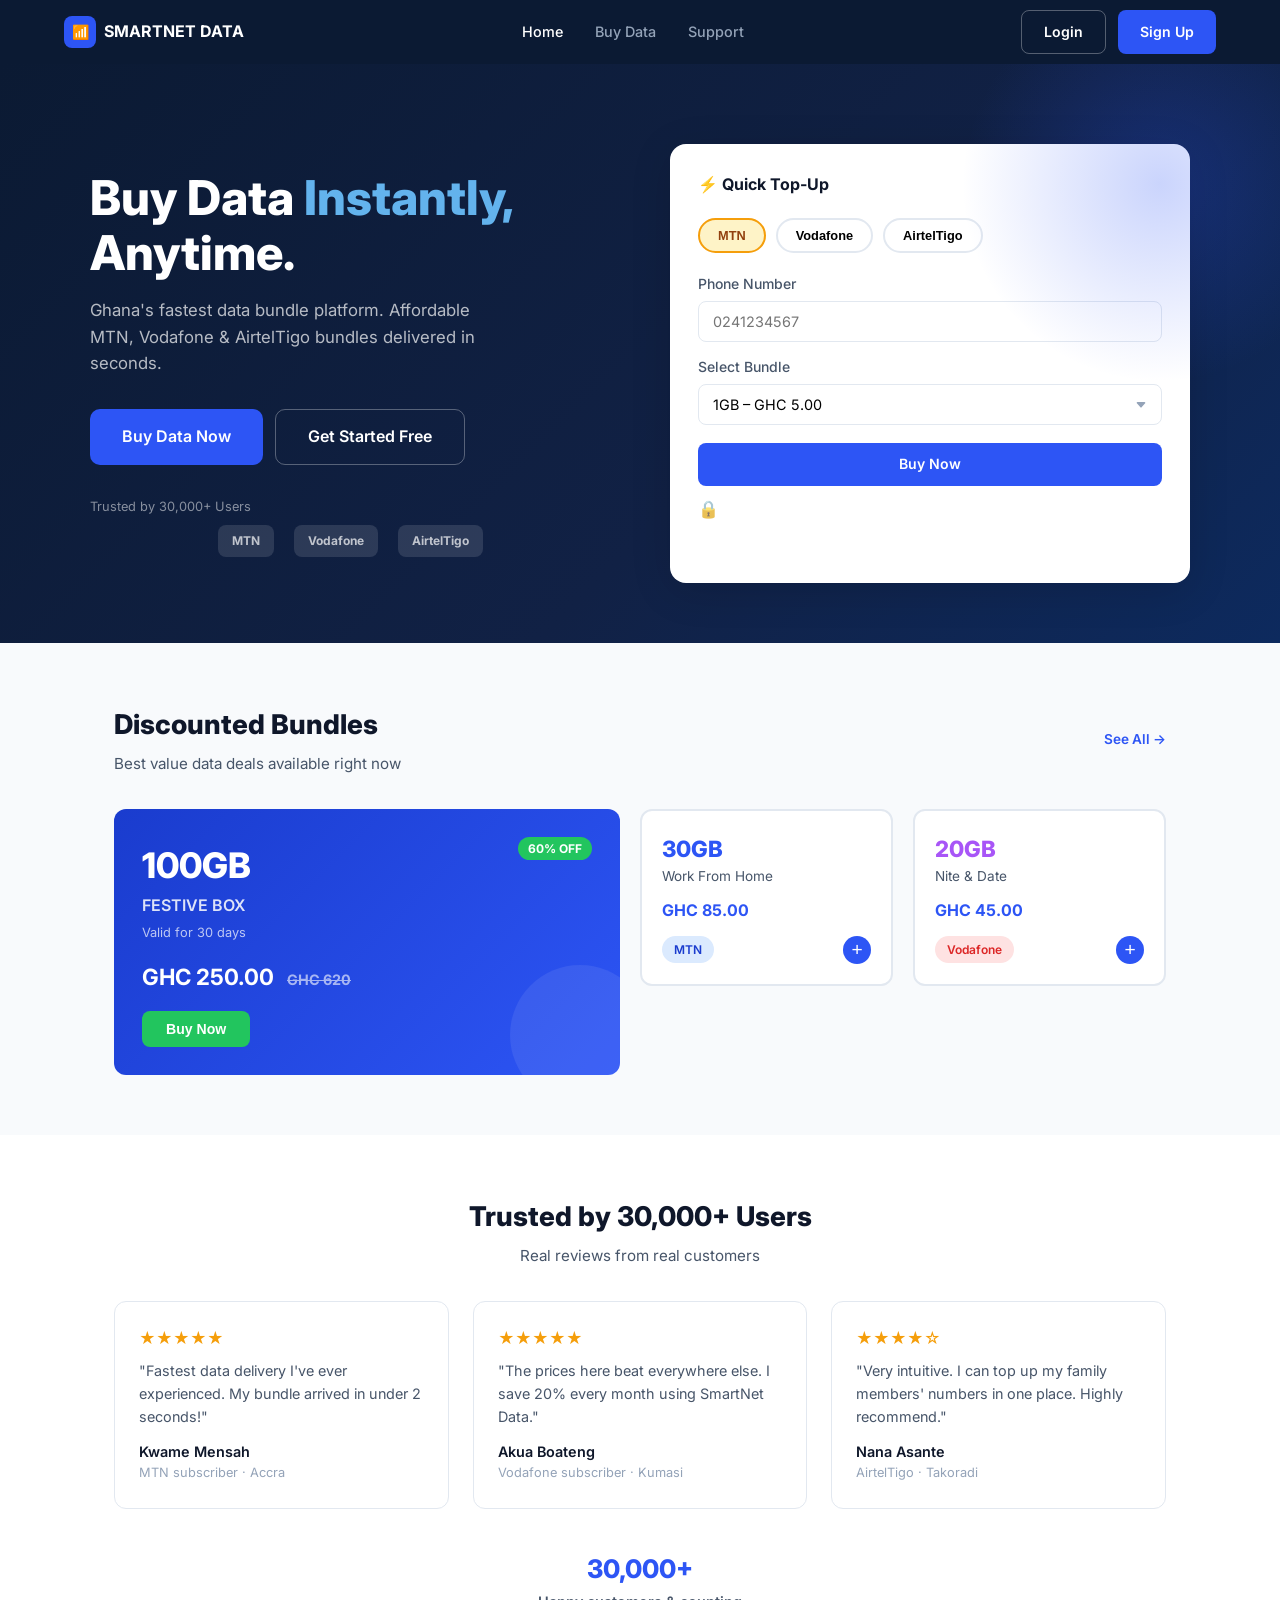
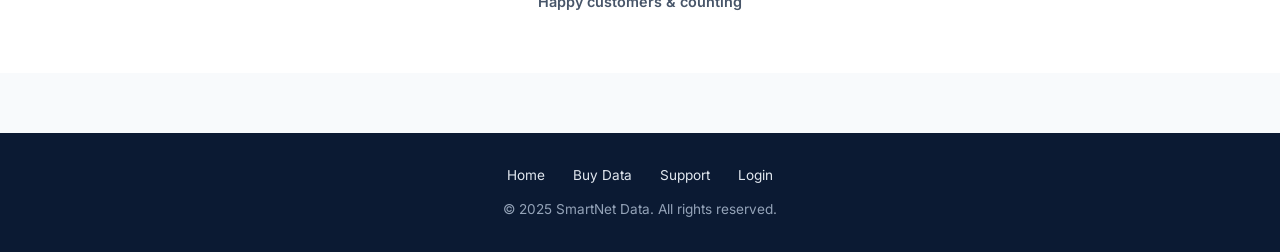
==== index.html @ 136aac4d "Initial commit: SmartNet Data Platform" ====
<!DOCTYPE html>
<html lang="en">
<head>
  <meta charset="UTF-8">
  <meta name="viewport" content="width=device-width, initial-scale=1.0">
  <title>SmartNet Data – Buy Data Instantly, Anytime</title>
  <meta name="description" content="Buy mobile data bundles for MTN, Vodafone and AirtelTigo instantly at the best prices in Ghana.">
  <link rel="stylesheet" href="styles.css">
  <style>
    /* HERO */
    .hero {
      background: linear-gradient(135deg, var(--navy) 0%, #112145 60%, #0d2a5e 100%);
      padding: 80px 5% 60px;
      color: var(--white);
      position: relative;
      overflow: hidden;
    }
    .hero::before {
      content: '';
      position: absolute;
      top: -80px; right: -80px;
      width: 400px; height: 400px;
      background: radial-gradient(circle, rgba(45,85,245,0.25) 0%, transparent 70%);
      border-radius: 50%;
    }
    .hero-inner {
      max-width: 1100px;
      margin: 0 auto;
      display: grid;
      grid-template-columns: 1fr 1fr;
      gap: 60px;
      align-items: center;
    }
    .hero h1 {
      font-size: 3rem;
      font-weight: 800;
      line-height: 1.15;
      margin-bottom: 16px;
    }
    .hero h1 span { color: #63b3ed; }
    .hero p { color: rgba(255,255,255,0.7); font-size: 1.05rem; margin-bottom: 32px; max-width: 420px; }
    .hero-actions { display: flex; gap: 12px; flex-wrap: wrap; }

    /* QUICK BUY CARD */
    .quick-buy {
      background: var(--white);
      border-radius: 16px;
      padding: 28px;
      box-shadow: var(--shadow-lg);
      color: var(--text);
    }
    .quick-buy h3 { font-size: 1rem; font-weight: 700; margin-bottom: 20px; }
    .network-row { display: flex; gap: 10px; flex-wrap: wrap; margin-bottom: 20px; }
    .net-btn {
      padding: 8px 18px;
      border-radius: 99px;
      border: 2px solid var(--gray-200);
      font-weight: 600;
      font-size: 0.8rem;
      cursor: pointer;
      background: var(--white);
      transition: all 0.18s;
    }
    .net-btn.mtn.active, .net-btn.mtn:hover { border-color: #f59e0b; background: #fef3c7; color: #92400e; }
    .net-btn.vodafone.active, .net-btn.vodafone:hover { border-color: #ef4444; background: #fee2e2; color: #991b1b; }
    .net-btn.airteltigo.active, .net-btn.airteltigo:hover { border-color: var(--blue-light); background: #eff3ff; color: var(--blue); }
    .quick-buy .form-group { margin-bottom: 14px; }
    .price-hint { font-size: 0.8rem; color: var(--gray-400); margin-top: 4px; }

    /* TRUSTED */
    .trusted { text-align: center; margin-top: 16px; font-size: 0.8rem; color: rgba(255,255,255,0.5); }
    .trusted-logos { display: flex; gap: 20px; justify-content: center; margin-top: 8px; }
    .tlogo { background: rgba(255,255,255,0.12); border-radius: 8px; padding: 6px 14px; font-weight: 700; font-size: 0.75rem; color: rgba(255,255,255,0.7); }

    /* SECTION HEADER */
    .section-head { margin-bottom: 32px; }
    .section-head h2 { font-size: 1.7rem; font-weight: 800; margin-bottom: 6px; }
    .section-head p { color: var(--gray-600); font-size: 0.95rem; }
    .section-head a { font-size: 0.85rem; color: var(--blue-light); font-weight: 600; text-decoration: none; float: right; }

    /* BUNDLE CARDS */
    .bundle-hero {
      background: linear-gradient(135deg, #1a3cce, #2d55f5);
      color: white;
      border-radius: var(--radius);
      padding: 28px;
      position: relative;
      overflow: hidden;
    }
    .bundle-hero::after {
      content: '';
      position: absolute;
      bottom: -30px; right: -30px;
      width: 140px; height: 140px;
      background: rgba(255,255,255,0.08);
      border-radius: 50%;
    }
    .bundle-hero .size { font-size: 2.2rem; font-weight: 800; }
    .bundle-hero .name { font-size: 1rem; font-weight: 600; opacity: 0.85; }
    .bundle-hero .price { margin-top: 16px; font-size: 1.4rem; font-weight: 700; }
    .bundle-hero .old-price { text-decoration: line-through; opacity: 0.6; font-size: 0.9rem; }
    .bundle-hero .discount { background: var(--green); color: white; border-radius: 99px; padding: 2px 10px; font-size: 0.75rem; font-weight: 700; }

    .bundle-card { border-radius: var(--radius); padding: 20px; border: 2px solid var(--gray-200); background: var(--white); transition: all 0.2s; }
    .bundle-card:hover { border-color: var(--blue-light); box-shadow: var(--shadow); transform: translateY(-2px); }
    .bundle-card .size { font-size: 1.4rem; font-weight: 800; color: var(--text); }
    .bundle-card .name { font-size: 0.85rem; color: var(--gray-600); }
    .bundle-card .price { font-weight: 700; color: var(--blue-light); margin-top: 10px; font-size: 1rem; }
    .add-btn { width: 28px; height: 28px; background: var(--blue-light); color: white; border: none; border-radius: 50%; font-size: 1.2rem; cursor: pointer; display: flex; align-items: center; justify-content: center; transition: background 0.2s; }
    .add-btn:hover { background: var(--blue); }

    /* TESTIMONIALS */
    .testimonials-bg { background: var(--white); }
    .stars { color: #f59e0b; font-size: 1rem; margin-bottom: 8px; }
    .testimonial-card { padding: 24px; border-radius: var(--radius); border: 1.5px solid var(--gray-200); }
    .author { font-weight: 600; font-size: 0.9rem; margin-top: 12px; }
    .author-sub { font-size: 0.8rem; color: var(--gray-400); }
    .trust-banner { text-align: center; margin-top: 40px; color: var(--gray-600); font-size: 0.9rem; font-weight: 600; }
    .trust-banner span { font-size: 1.6rem; font-weight: 800; color: var(--blue-light); display: block; }
  </style>
</head>
<body>

<!-- NAV -->
<nav>
  <a href="index.html" class="logo">
    <span class="logo-icon">📶</span>
    <span>SMARTNET DATA</span>
  </a>
  <ul>
    <li><a href="index.html" class="active">Home</a></li>
    <li><a href="buy-data.html">Buy Data</a></li>
    <li><a href="#">Support</a></li>
  </ul>
  <div class="nav-right">
    <a href="login.html" class="btn btn-outline">Login</a>
    <a href="login.html#signup" class="btn btn-primary">Sign Up</a>
  </div>
</nav>

<!-- HERO -->
<section class="hero">
  <div class="hero-inner">
    <div>
      <h1>Buy Data <span>Instantly,</span> Anytime.</h1>
      <p>Ghana's fastest data bundle platform. Affordable MTN, Vodafone & AirtelTigo bundles delivered in seconds.</p>
      <div class="hero-actions">
        <a href="buy-data.html" class="btn btn-primary btn-lg">Buy Data Now</a>
        <a href="login.html#signup" class="btn btn-outline btn-lg">Get Started Free</a>
      </div>
      <div class="trusted" style="text-align:left; margin-top:32px;">
        <div style="margin-bottom:8px;">Trusted by 30,000+ Users</div>
        <div class="trusted-logos">
          <div class="tlogo">MTN</div>
          <div class="tlogo">Vodafone</div>
          <div class="tlogo">AirtelTigo</div>
        </div>
      </div>
    </div>

    <!-- QUICK BUY WIDGET -->
    <div class="quick-buy">
      <h3>⚡ Quick Top-Up</h3>
      <div class="network-row">
        <button class="net-btn mtn active" onclick="selectNet(this,'mtn')">MTN</button>
        <button class="net-btn vodafone" onclick="selectNet(this,'vodafone')">Vodafone</button>
        <button class="net-btn airteltigo" onclick="selectNet(this,'airteltigo')">AirtelTigo</button>
      </div>
      <div class="form-group">
        <label>Phone Number</label>
        <input type="tel" class="form-control" placeholder="0241234567">
      </div>
      <div class="form-group">
        <label>Select Bundle</label>
        <select class="form-control">
          <option>1GB – GHC 5.00</option>
          <option>5GB – GHC 20.00</option>
          <option>10GB – GHC 35.00</option>
          <option>20GB – GHC 60.00</option>
          <option>50GB – GHC 120.00</option>
        </select>
      </div>
      <a href="buy-data.html" class="btn btn-primary btn-full" style="margin-top:4px;">Buy Now</a>
      <p class="price-hint" style="margin-top:10px;">🔒 Secure & instant delivery</p>
    </div>
  </div>
</section>

<!-- DISCOUNTED BUNDLES -->
<section class="section">
  <div class="container">
    <div class="section-head" style="display:flex; align-items:center; justify-content:space-between;">
      <div>
        <h2>Discounted Bundles</h2>
        <p>Best value data deals available right now</p>
      </div>
      <a href="buy-data.html">See All →</a>
    </div>

    <div style="display:grid; grid-template-columns: 2fr 1fr 1fr; gap:20px; align-items:start;">
      <!-- Featured -->
      <div class="bundle-hero">
        <div style="display:flex; justify-content:space-between; align-items:flex-start;">
          <div>
            <div class="size">100GB</div>
            <div class="name">FESTIVE BOX</div>
            <div style="font-size:0.8rem; opacity:0.7; margin-top:4px;">Valid for 30 days</div>
          </div>
          <span class="discount">60% OFF</span>
        </div>
        <div class="price">
          GHC 250.00
          <span class="old-price" style="margin-left:8px;">GHC 620</span>
        </div>
        <button class="btn btn-green" style="margin-top:16px; padding:10px 24px;">Buy Now</button>
      </div>

      <!-- Work Bundle -->
      <div class="bundle-card">
        <div class="size" style="color:var(--blue-light);">30GB</div>
        <div class="name">Work From Home</div>
        <div class="price">GHC 85.00</div>
        <div style="display:flex; justify-content:space-between; align-items:center; margin-top:12px;">
          <span class="badge badge-blue">MTN</span>
          <button class="add-btn">+</button>
        </div>
      </div>

      <!-- Night Bundle -->
      <div class="bundle-card">
        <div class="size" style="color:#a855f7;">20GB</div>
        <div class="name">Nite &amp; Date</div>
        <div class="price">GHC 45.00</div>
        <div style="display:flex; justify-content:space-between; align-items:center; margin-top:12px;">
          <span class="badge badge-red">Vodafone</span>
          <button class="add-btn">+</button>
        </div>
      </div>
    </div>
  </div>
</section>

<!-- TESTIMONIALS -->
<section class="section testimonials-bg">
  <div class="container">
    <div class="section-head text-center" style="float:none;">
      <h2>Trusted by 30,000+ Users</h2>
      <p>Real reviews from real customers</p>
    </div>
    <div class="grid-3">
      <div class="testimonial-card">
        <div class="stars">★★★★★</div>
        <p style="font-size:0.9rem; color:var(--gray-600);">"Fastest data delivery I've ever experienced. My bundle arrived in under 2 seconds!"</p>
        <div class="author">Kwame Mensah</div>
        <div class="author-sub">MTN subscriber · Accra</div>
      </div>
      <div class="testimonial-card">
        <div class="stars">★★★★★</div>
        <p style="font-size:0.9rem; color:var(--gray-600);">"The prices here beat everywhere else. I save 20% every month using SmartNet Data."</p>
        <div class="author">Akua Boateng</div>
        <div class="author-sub">Vodafone subscriber · Kumasi</div>
      </div>
      <div class="testimonial-card">
        <div class="stars">★★★★☆</div>
        <p style="font-size:0.9rem; color:var(--gray-600);">"Very intuitive. I can top up my family members' numbers in one place. Highly recommend."</p>
        <div class="author">Nana Asante</div>
        <div class="author-sub">AirtelTigo · Takoradi</div>
      </div>
    </div>
    <div class="trust-banner">
      <span>30,000+</span>
      Happy customers & counting
    </div>
  </div>
</section>

<!-- FOOTER -->
<footer>
  <div class="footer-links">
    <a href="#">Home</a>
    <a href="buy-data.html">Buy Data</a>
    <a href="#">Support</a>
    <a href="login.html">Login</a>
  </div>
  <p>© 2025 SmartNet Data. All rights reserved.</p>
</footer>

<script>
  function selectNet(el, net) {
    document.querySelectorAll('.net-btn').forEach(b => b.classList.remove('active'));
    el.classList.add('active');
  }
</script>
</body>
</html>
---- styles.css ----
@import url('https://fonts.googleapis.com/css2?family=Inter:wght@300;400;500;600;700;800&display=swap');

*, *::before, *::after { box-sizing: border-box; margin: 0; padding: 0; }

:root {
  --navy: #0b1a33;
  --blue: #1a3cce;
  --blue-light: #2d55f5;
  --green: #22c55e;
  --green-dark: #16a34a;
  --white: #ffffff;
  --gray-50: #f8fafc;
  --gray-100: #f1f5f9;
  --gray-200: #e2e8f0;
  --gray-400: #94a3b8;
  --gray-600: #475569;
  --gray-800: #1e293b;
  --text: #0f172a;
  --radius: 12px;
  --shadow: 0 4px 24px rgba(0,0,0,0.08);
  --shadow-lg: 0 8px 40px rgba(0,0,0,0.14);
}

body {
  font-family: 'Inter', sans-serif;
  color: var(--text);
  background: var(--gray-50);
  line-height: 1.6;
}

/* ── NAV ── */
nav {
  background: var(--navy);
  padding: 0 5%;
  display: flex;
  align-items: center;
  justify-content: space-between;
  height: 64px;
  position: sticky;
  top: 0;
  z-index: 100;
}
.logo {
  display: flex;
  align-items: center;
  gap: 8px;
  color: var(--white);
  font-weight: 700;
  font-size: 1rem;
  text-decoration: none;
}
.logo-icon {
  width: 32px;
  height: 32px;
  background: var(--blue-light);
  border-radius: 8px;
  display: flex;
  align-items: center;
  justify-content: center;
  font-size: 14px;
}
nav ul {
  list-style: none;
  display: flex;
  gap: 32px;
}
nav ul a {
  color: var(--gray-400);
  text-decoration: none;
  font-size: 0.9rem;
  font-weight: 500;
  transition: color 0.2s;
}
nav ul a:hover, nav ul a.active { color: var(--white); }
.nav-right { display: flex; gap: 12px; }
.btn {
  display: inline-flex;
  align-items: center;
  justify-content: center;
  gap: 8px;
  padding: 10px 22px;
  border-radius: 8px;
  font-weight: 600;
  font-size: 0.88rem;
  cursor: pointer;
  border: none;
  text-decoration: none;
  transition: all 0.2s;
}
.btn-primary { background: var(--blue-light); color: var(--white); }
.btn-primary:hover { background: var(--blue); transform: translateY(-1px); box-shadow: 0 4px 16px rgba(45,85,245,0.4); }
.btn-outline { background: transparent; color: var(--white); border: 1.5px solid rgba(255,255,255,0.3); }
.btn-outline:hover { border-color: var(--white); background: rgba(255,255,255,0.08); }
.btn-green { background: var(--green); color: var(--white); }
.btn-green:hover { background: var(--green-dark); transform: translateY(-1px); }
.btn-lg { padding: 14px 32px; font-size: 1rem; border-radius: 10px; }
.btn-full { width: 100%; }

/* ── CARDS ── */
.card {
  background: var(--white);
  border-radius: var(--radius);
  box-shadow: var(--shadow);
  padding: 24px;
}

/* ── BADGE ── */
.badge {
  display: inline-flex;
  align-items: center;
  padding: 4px 12px;
  border-radius: 99px;
  font-size: 0.75rem;
  font-weight: 600;
}
.badge-green { background: #dcfce7; color: var(--green-dark); }
.badge-blue { background: #dbeafe; color: var(--blue); }
.badge-red { background: #fee2e2; color: #dc2626; }

/* ── FORM ── */
.form-group { margin-bottom: 18px; }
.form-group label { display: block; font-size: 0.875rem; font-weight: 500; color: var(--gray-600); margin-bottom: 6px; }
.form-control {
  width: 100%;
  padding: 11px 14px;
  border: 1.5px solid var(--gray-200);
  border-radius: 8px;
  font-size: 0.9rem;
  font-family: inherit;
  outline: none;
  transition: border-color 0.2s;
  background: var(--white);
}
.form-control:focus { border-color: var(--blue-light); }
select.form-control { appearance: none; background-image: url("data:image/svg+xml,%3Csvg xmlns='http://www.w3.org/2000/svg' width='12' height='12' fill='%2394a3b8' viewBox='0 0 16 16'%3E%3Cpath d='M7.247 11.14 2.451 5.658C1.885 5.013 2.345 4 3.204 4h9.592a1 1 0 0 1 .753 1.659l-4.796 5.48a1 1 0 0 1-1.506 0z'/%3E%3C/svg%3E"); background-repeat: no-repeat; background-position: right 14px center; }

/* ── FOOTER ── */
footer {
  background: var(--navy);
  color: var(--gray-400);
  padding: 32px 5%;
  text-align: center;
  font-size: 0.85rem;
  margin-top: 60px;
}
footer a { color: var(--gray-200); text-decoration: none; margin: 0 12px; }
footer .footer-links { margin-bottom: 12px; }

/* ── NETWORK CHIPS ── */
.network-chip {
  display: flex;
  align-items: center;
  gap: 8px;
  padding: 8px 16px;
  border-radius: 99px;
  border: 2px solid var(--gray-200);
  font-weight: 600;
  font-size: 0.85rem;
  cursor: pointer;
  transition: all 0.2s;
  background: var(--white);
}
.network-chip:hover, .network-chip.active { border-color: var(--blue-light); background: #eff3ff; color: var(--blue); }
.network-dot { width: 10px; height: 10px; border-radius: 50%; }

/* ── UTILITY ── */
.container { max-width: 1100px; margin: 0 auto; padding: 0 24px; }
.section { padding: 60px 0; }
.text-center { text-align: center; }
.text-blue { color: var(--blue-light); }
.flex { display: flex; }
.items-center { align-items: center; }
.gap-8 { gap: 8px; }
.gap-12 { gap: 12px; }
.gap-16 { gap: 16px; }
.gap-24 { gap: 24px; }
.grid-2 { display: grid; grid-template-columns: 1fr 1fr; gap: 24px; }
.grid-3 { display: grid; grid-template-columns: repeat(3, 1fr); gap: 24px; }
.grid-4 { display: grid; grid-template-columns: repeat(4, 1fr); gap: 16px; }
.mb-8 { margin-bottom: 8px; }
.mb-16 { margin-bottom: 16px; }
.mb-24 { margin-bottom: 24px; }
.mb-32 { margin-bottom: 32px; }
.fw-700 { font-weight: 700; }
.fw-600 { font-weight: 600; }
.fs-sm { font-size: 0.85rem; }
.color-muted { color: var(--gray-400); }

/* ── TABS ── */
.tabs { display: flex; gap: 4px; background: var(--gray-100); border-radius: 10px; padding: 4px; margin-bottom: 24px; }
.tab-btn { flex: 1; padding: 9px; border: none; border-radius: 8px; font-weight: 600; font-size: 0.85rem; cursor: pointer; background: transparent; color: var(--gray-600); transition: all 0.2s; }
.tab-btn.active { background: var(--white); color: var(--blue-light); box-shadow: 0 2px 8px rgba(0,0,0,0.08); }

/* Divider */
.divider { height: 1px; background: var(--gray-200); margin: 24px 0; }

/* Responsive */
@media (max-width: 768px) {
  .grid-2, .grid-3, .grid-4 { grid-template-columns: 1fr; }
  nav ul { display: none; }
}
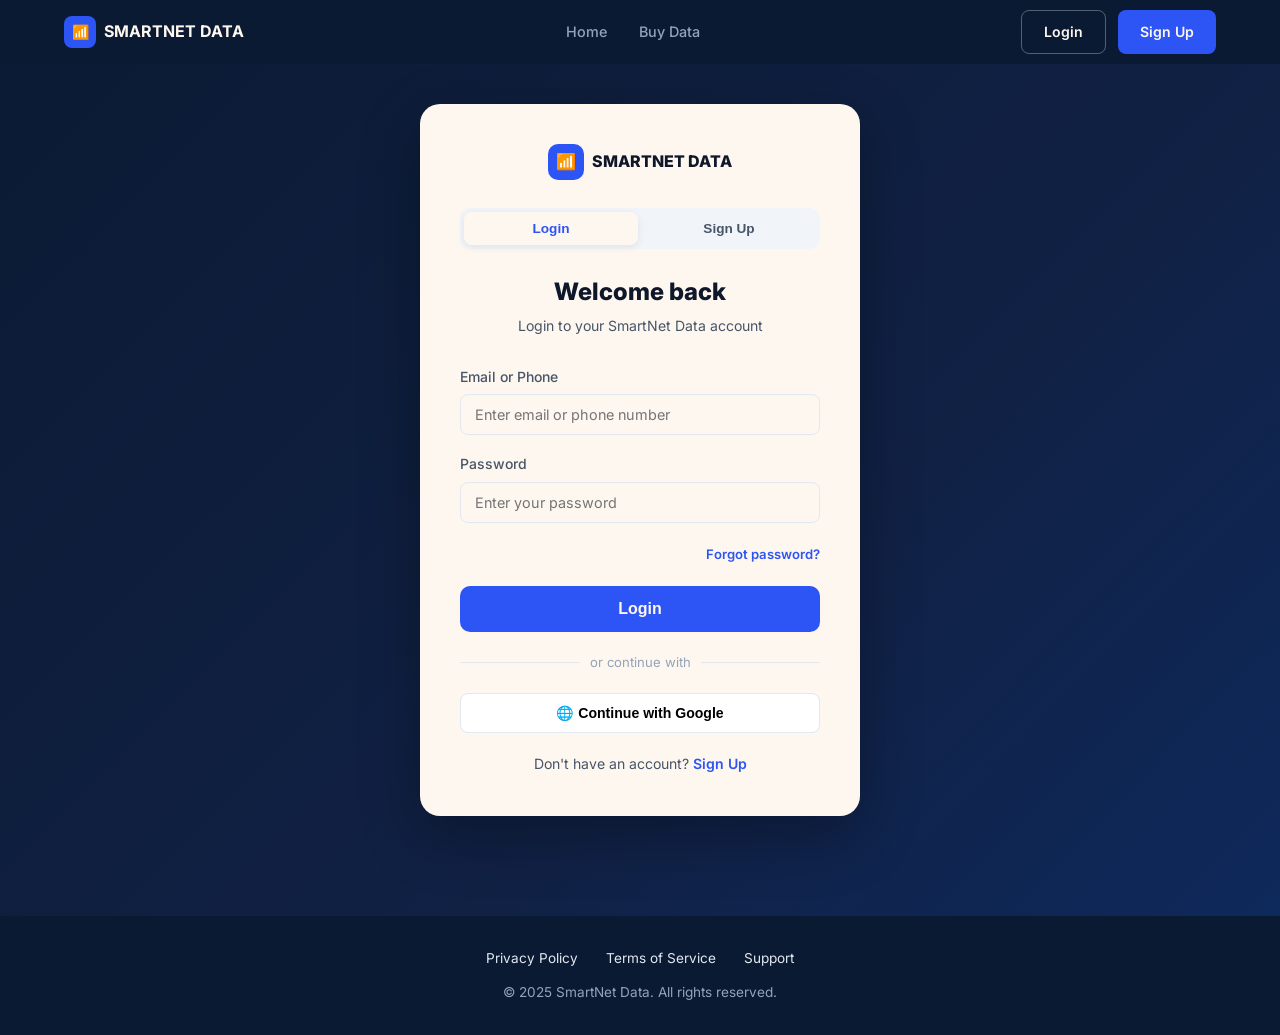
==== commit 4f64cc56: "Implement login gate and update site color to #fef7ef" ====
--- a/index.html
+++ b/index.html
@@ -6,6 +6,7 @@
   <title>SmartNet Data – Buy Data Instantly, Anytime</title>
   <meta name="description" content="Buy mobile data bundles for MTN, Vodafone and AirtelTigo instantly at the best prices in Ghana.">
   <link rel="stylesheet" href="styles.css">
+  <script src="auth.js"></script>
   <style>
     /* HERO */
     .hero {
--- a/styles.css
+++ b/styles.css
@@ -8,8 +8,8 @@
   --blue-light: #2d55f5;
   --green: #22c55e;
   --green-dark: #16a34a;
-  --white: #ffffff;
-  --gray-50: #f8fafc;
+  --white: #fef7ef;
+  --gray-50: #fef7ef;
   --gray-100: #f1f5f9;
   --gray-200: #e2e8f0;
   --gray-400: #94a3b8;
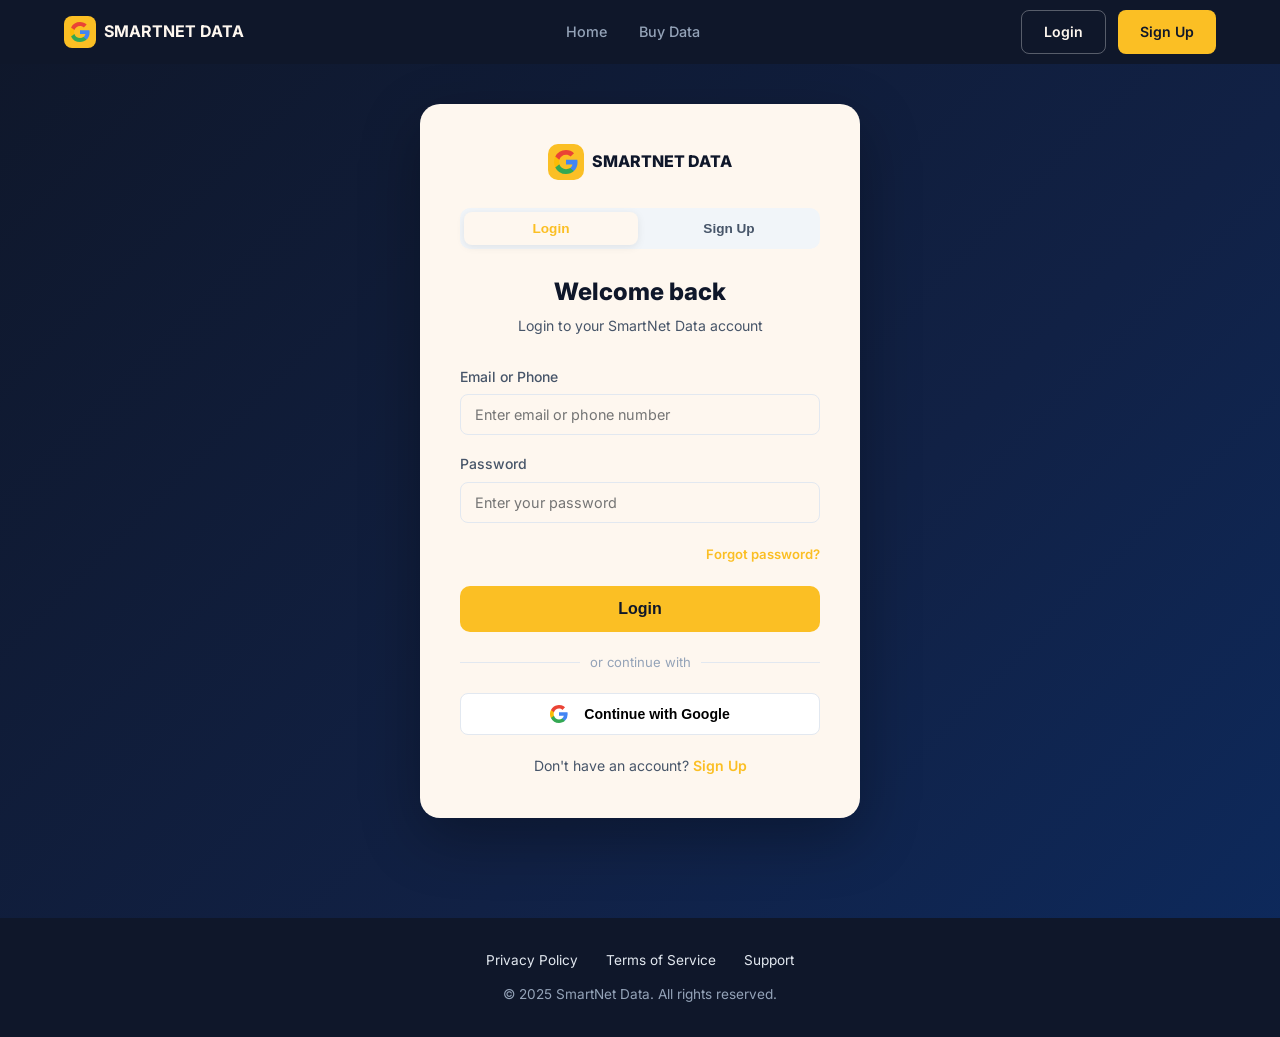
==== commit 8b9971f3: "Change all website brand icons to the Google logo" ====
--- a/index.html
+++ b/index.html
@@ -125,7 +125,14 @@
 <!-- NAV -->
 <nav>
   <a href="index.html" class="logo">
-    <span class="logo-icon">📶</span>
+    <div class="logo-icon">
+      <svg width="20" height="20" viewBox="0 0 18 18">
+        <path d="M17.64 9.2c0-.637-.057-1.251-.164-1.84H9v3.481h4.844c-.209 1.125-.843 2.078-1.796 2.717v2.258h2.908c1.702-1.567 2.684-3.874 2.684-6.615z" fill="#4285f4"/>
+        <path d="M9 18c2.43 0 4.467-.806 5.956-2.184l-2.908-2.259c-.806.54-1.837.86-3.048.86-2.344 0-4.328-1.584-5.036-3.711H.957v2.332A8.997 8.997 0 009 18z" fill="#34a853"/>
+        <path d="M3.964 10.706A5.41 5.41 0 013.682 9c0-.593.102-1.17.282-1.706V4.962H.957A8.996 8.996 0 000 9c0 1.452.348 2.827.957 4.038l3.007-2.332z" fill="#fbbc05"/>
+        <path d="M9 3.58c1.321 0 2.508.454 3.44 1.345l2.582-2.58C13.463.891 11.426 0 9 0A8.997 8.997 0 00.957 4.962l3.007 2.332C4.672 5.164 6.656 3.58 9 3.58z" fill="#ea4335"/>
+      </svg>
+    </div>
     <span>SMARTNET DATA</span>
   </a>
   <ul>
--- a/styles.css
+++ b/styles.css
@@ -3,9 +3,9 @@
 *, *::before, *::after { box-sizing: border-box; margin: 0; padding: 0; }
 
 :root {
-  --navy: #0b1a33;
-  --blue: #1a3cce;
-  --blue-light: #2d55f5;
+  --navy: #0f172a;
+  --blue: #2563eb;
+  --blue-light: #fbbf24;
   --green: #22c55e;
   --green-dark: #16a34a;
   --white: #fef7ef;
@@ -87,8 +87,8 @@
   text-decoration: none;
   transition: all 0.2s;
 }
-.btn-primary { background: var(--blue-light); color: var(--white); }
-.btn-primary:hover { background: var(--blue); transform: translateY(-1px); box-shadow: 0 4px 16px rgba(45,85,245,0.4); }
+.btn-primary { background: var(--blue-light); color: var(--navy); }
+.btn-primary:hover { background: var(--blue); color: var(--white); transform: translateY(-1px); box-shadow: 0 4px 16px rgba(45,85,245,0.4); }
 .btn-outline { background: transparent; color: var(--white); border: 1.5px solid rgba(255,255,255,0.3); }
 .btn-outline:hover { border-color: var(--white); background: rgba(255,255,255,0.08); }
 .btn-green { background: var(--green); color: var(--white); }
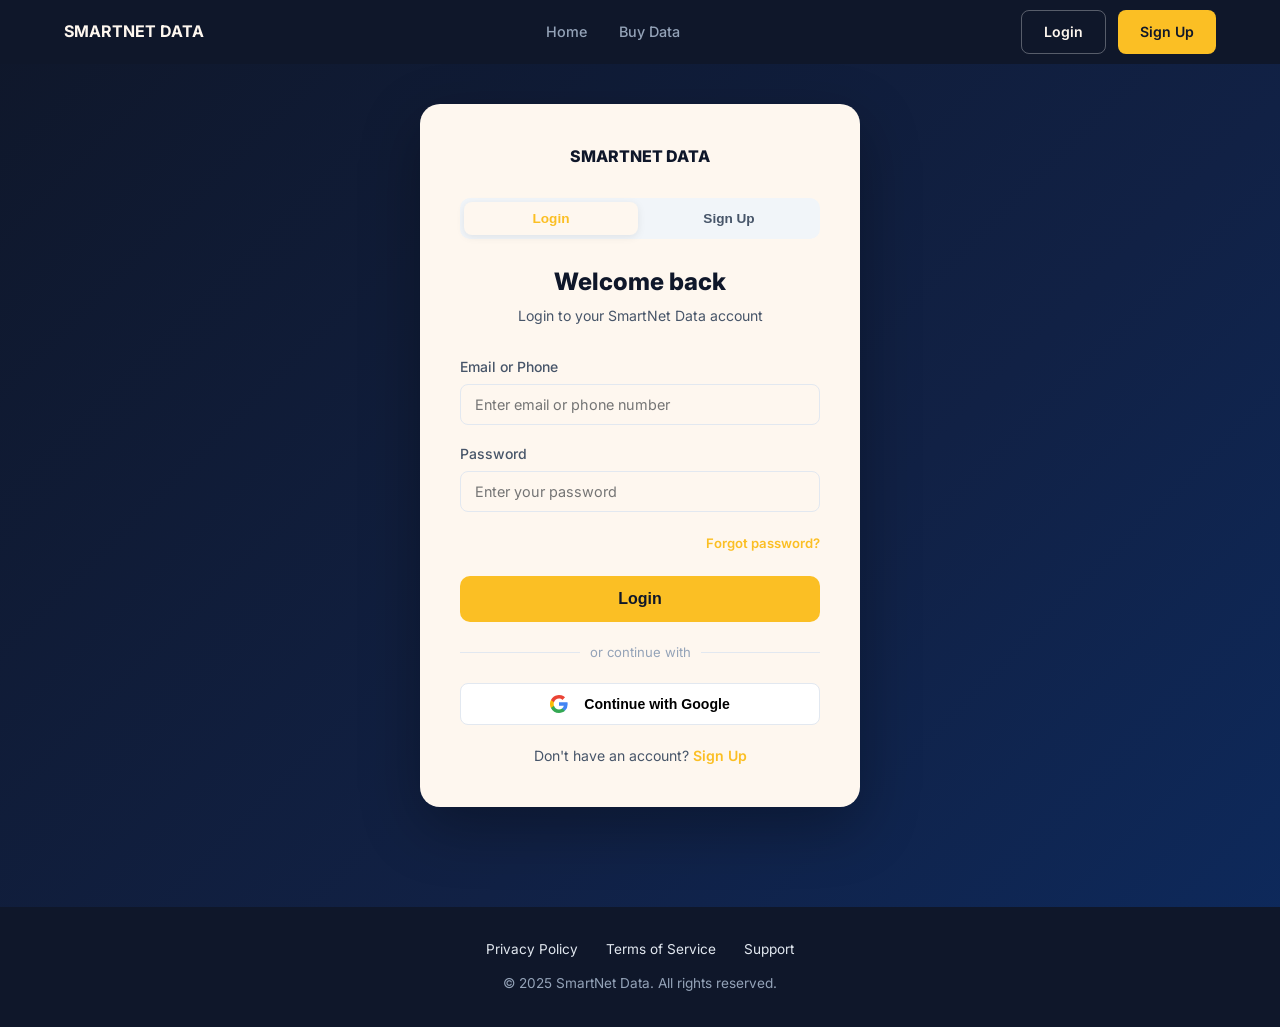
==== commit 042c08c3: "Remove Google branding icons from navbar and auth cards" ====
--- a/index.html
+++ b/index.html
@@ -125,14 +125,6 @@
 <!-- NAV -->
 <nav>
   <a href="index.html" class="logo">
-    <div class="logo-icon">
-      <svg width="20" height="20" viewBox="0 0 18 18">
-        <path d="M17.64 9.2c0-.637-.057-1.251-.164-1.84H9v3.481h4.844c-.209 1.125-.843 2.078-1.796 2.717v2.258h2.908c1.702-1.567 2.684-3.874 2.684-6.615z" fill="#4285f4"/>
-        <path d="M9 18c2.43 0 4.467-.806 5.956-2.184l-2.908-2.259c-.806.54-1.837.86-3.048.86-2.344 0-4.328-1.584-5.036-3.711H.957v2.332A8.997 8.997 0 009 18z" fill="#34a853"/>
-        <path d="M3.964 10.706A5.41 5.41 0 013.682 9c0-.593.102-1.17.282-1.706V4.962H.957A8.996 8.996 0 000 9c0 1.452.348 2.827.957 4.038l3.007-2.332z" fill="#fbbc05"/>
-        <path d="M9 3.58c1.321 0 2.508.454 3.44 1.345l2.582-2.58C13.463.891 11.426 0 9 0A8.997 8.997 0 00.957 4.962l3.007 2.332C4.672 5.164 6.656 3.58 9 3.58z" fill="#ea4335"/>
-      </svg>
-    </div>
     <span>SMARTNET DATA</span>
   </a>
   <ul>
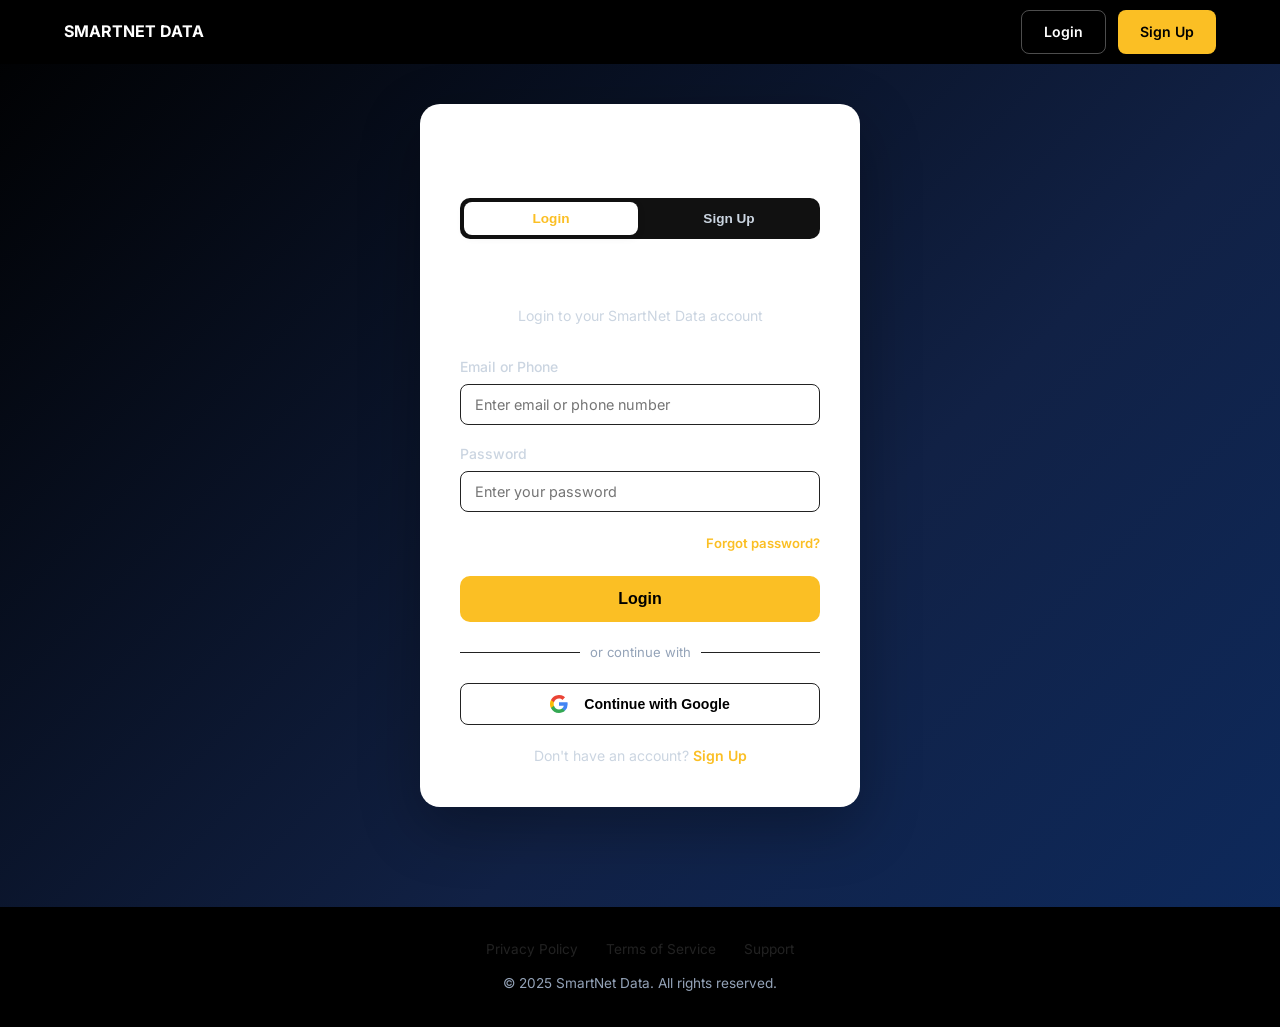
==== commit 2bd5b804: "Optimize UI, add payment checkout flow, and make responsive" ====
--- a/index.html
+++ b/index.html
@@ -4,13 +4,13 @@
   <meta charset="UTF-8">
   <meta name="viewport" content="width=device-width, initial-scale=1.0">
   <title>SmartNet Data – Buy Data Instantly, Anytime</title>
-  <meta name="description" content="Buy mobile data bundles for MTN, Vodafone and AirtelTigo instantly at the best prices in Ghana.">
+  <meta name="description" content="Buy mobile data bundles for MTN, Telecel and AirtelTigo instantly at the best prices in Ghana.">
   <link rel="stylesheet" href="styles.css">
   <script src="auth.js"></script>
   <style>
     /* HERO */
     .hero {
-      background: linear-gradient(135deg, var(--navy) 0%, #112145 60%, #0d2a5e 100%);
+      background: #000;
       padding: 80px 5% 60px;
       color: var(--white);
       position: relative;
@@ -44,11 +44,11 @@
 
     /* QUICK BUY CARD */
     .quick-buy {
-      background: var(--white);
+      background: #fff;
       border-radius: 16px;
       padding: 28px;
       box-shadow: var(--shadow-lg);
-      color: var(--text);
+      color: #000;
     }
     .quick-buy h3 { font-size: 1rem; font-weight: 700; margin-bottom: 20px; }
     .network-row { display: flex; gap: 10px; flex-wrap: wrap; margin-bottom: 20px; }
@@ -59,12 +59,11 @@
       font-weight: 600;
       font-size: 0.8rem;
       cursor: pointer;
-      background: var(--white);
+      background: #fff;
+      color: #000;
       transition: all 0.18s;
     }
-    .net-btn.mtn.active, .net-btn.mtn:hover { border-color: #f59e0b; background: #fef3c7; color: #92400e; }
-    .net-btn.vodafone.active, .net-btn.vodafone:hover { border-color: #ef4444; background: #fee2e2; color: #991b1b; }
-    .net-btn.airteltigo.active, .net-btn.airteltigo:hover { border-color: var(--blue-light); background: #eff3ff; color: var(--blue); }
+    .net-btn.active, .net-btn:hover { border-color: var(--yellow); background: var(--yellow); color: #000; }
     .quick-buy .form-group { margin-bottom: 14px; }
     .price-hint { font-size: 0.8rem; color: var(--gray-400); margin-top: 4px; }
 
@@ -75,9 +74,9 @@
 
     /* SECTION HEADER */
     .section-head { margin-bottom: 32px; }
-    .section-head h2 { font-size: 1.7rem; font-weight: 800; margin-bottom: 6px; }
-    .section-head p { color: var(--gray-600); font-size: 0.95rem; }
-    .section-head a { font-size: 0.85rem; color: var(--blue-light); font-weight: 600; text-decoration: none; float: right; }
+    .section-head h2 { font-size: 1.7rem; font-weight: 800; margin-bottom: 6px; color: #fff; }
+    .section-head p { color: #888; font-size: 0.95rem; }
+    .section-head a { font-size: 0.85rem; color: var(--yellow); font-weight: 600; text-decoration: none; float: right; }
 
     /* BUNDLE CARDS */
     .bundle-hero {
@@ -118,6 +117,15 @@
     .author-sub { font-size: 0.8rem; color: var(--gray-400); }
     .trust-banner { text-align: center; margin-top: 40px; color: var(--gray-600); font-size: 0.9rem; font-weight: 600; }
     .trust-banner span { font-size: 1.6rem; font-weight: 800; color: var(--blue-light); display: block; }
+
+    /* Mobile Responsive Hooks */
+    @media (max-width: 900px) {
+      .hero-inner { grid-template-columns: 1fr; gap: 40px; }
+      .hero { padding: 40px 5%; text-align: center; }
+      .hero p { margin: 0 auto 32px auto; }
+      .hero-actions { justify-content: center; }
+      .hero h1 { font-size: 2.2rem; }
+    }
   </style>
 </head>
 <body>
@@ -127,11 +135,7 @@
   <a href="index.html" class="logo">
     <span>SMARTNET DATA</span>
   </a>
-  <ul>
-    <li><a href="index.html" class="active">Home</a></li>
-    <li><a href="buy-data.html">Buy Data</a></li>
-    <li><a href="#">Support</a></li>
-  </ul>
+  
   <div class="nav-right">
     <a href="login.html" class="btn btn-outline">Login</a>
     <a href="login.html#signup" class="btn btn-primary">Sign Up</a>
@@ -143,7 +147,7 @@
   <div class="hero-inner">
     <div>
       <h1>Buy Data <span>Instantly,</span> Anytime.</h1>
-      <p>Ghana's fastest data bundle platform. Affordable MTN, Vodafone & AirtelTigo bundles delivered in seconds.</p>
+      <p>Ghana's fastest data bundle platform. Affordable MTN, Telecel &amp; AirtelTigo bundles delivered in seconds.</p>
       <div class="hero-actions">
         <a href="buy-data.html" class="btn btn-primary btn-lg">Buy Data Now</a>
         <a href="login.html#signup" class="btn btn-outline btn-lg">Get Started Free</a>
@@ -151,9 +155,9 @@
       <div class="trusted" style="text-align:left; margin-top:32px;">
         <div style="margin-bottom:8px;">Trusted by 30,000+ Users</div>
         <div class="trusted-logos">
-          <div class="tlogo">MTN</div>
-          <div class="tlogo">Vodafone</div>
-          <div class="tlogo">AirtelTigo</div>
+          <div class="tlogo"><svg width="28" height="28" viewBox="0 0 44 44" xmlns="http://www.w3.org/2000/svg"><circle cx="22" cy="22" r="22" fill="#FFCC00"/><text x="50%" y="53%" dominant-baseline="middle" text-anchor="middle" fill="#003399" font-weight="900" font-size="11" font-family="Arial,sans-serif" letter-spacing="0.5">MTN</text></svg> MTN</div>
+          <div class="tlogo"><svg width="28" height="28" viewBox="0 0 44 44" xmlns="http://www.w3.org/2000/svg"><circle cx="22" cy="22" r="22" fill="#CC0000"/><text x="50%" y="38%" dominant-baseline="middle" text-anchor="middle" fill="#fff" font-weight="900" font-size="7" font-family="Arial,sans-serif">telecel</text><path d="M10 28 Q16 22 22 26 Q28 30 34 24" stroke="#fff" stroke-width="2.5" fill="none" stroke-linecap="round"/></svg> Telecel</div>
+          <div class="tlogo"><svg width="28" height="28" viewBox="0 0 44 44" xmlns="http://www.w3.org/2000/svg"><clipPath id="cp3"><circle cx="22" cy="22" r="22"/></clipPath><circle cx="22" cy="22" r="22" fill="#E2001A"/><rect x="22" y="0" width="22" height="44" fill="#00509E" clip-path="url(#cp3)"/><text x="50%" y="44%" dominant-baseline="middle" text-anchor="middle" fill="#fff" font-weight="900" font-size="9" font-family="Arial,sans-serif">Airtel</text><text x="50%" y="66%" dominant-baseline="middle" text-anchor="middle" fill="#FFD700" font-weight="900" font-size="9" font-family="Arial,sans-serif">Tigo</text></svg> AirtelTigo</div>
         </div>
       </div>
     </div>
@@ -162,9 +166,9 @@
     <div class="quick-buy">
       <h3>⚡ Quick Top-Up</h3>
       <div class="network-row">
-        <button class="net-btn mtn active" onclick="selectNet(this,'mtn')">MTN</button>
-        <button class="net-btn vodafone" onclick="selectNet(this,'vodafone')">Vodafone</button>
-        <button class="net-btn airteltigo" onclick="selectNet(this,'airteltigo')">AirtelTigo</button>
+        <button class="net-btn mtn active" onclick="selectNet(this,'mtn')" style="display:flex;align-items:center;gap:6px;"><svg width="20" height="20" viewBox="0 0 44 44" xmlns="http://www.w3.org/2000/svg"><circle cx="22" cy="22" r="22" fill="#FFCC00"/><text x="50%" y="53%" dominant-baseline="middle" text-anchor="middle" fill="#003399" font-weight="900" font-size="11" font-family="Arial,sans-serif" letter-spacing="0.5">MTN</text></svg> MTN</button>
+        <button class="net-btn telecel" onclick="selectNet(this,'telecel')" style="display:flex;align-items:center;gap:6px;"><svg width="20" height="20" viewBox="0 0 44 44" xmlns="http://www.w3.org/2000/svg"><circle cx="22" cy="22" r="22" fill="#CC0000"/><text x="50%" y="38%" dominant-baseline="middle" text-anchor="middle" fill="#fff" font-weight="900" font-size="7" font-family="Arial,sans-serif">telecel</text><path d="M10 28 Q16 22 22 26 Q28 30 34 24" stroke="#fff" stroke-width="2.5" fill="none" stroke-linecap="round"/></svg> Telecel</button>
+        <button class="net-btn airteltigo" onclick="selectNet(this,'airteltigo')" style="display:flex;align-items:center;gap:6px;"><svg width="20" height="20" viewBox="0 0 44 44" xmlns="http://www.w3.org/2000/svg"><clipPath id="cp4"><circle cx="22" cy="22" r="22"/></clipPath><circle cx="22" cy="22" r="22" fill="#E2001A"/><rect x="22" y="0" width="22" height="44" fill="#00509E" clip-path="url(#cp4)"/><text x="50%" y="44%" dominant-baseline="middle" text-anchor="middle" fill="#fff" font-weight="900" font-size="9" font-family="Arial,sans-serif">Airtel</text><text x="50%" y="66%" dominant-baseline="middle" text-anchor="middle" fill="#FFD700" font-weight="900" font-size="9" font-family="Arial,sans-serif">Tigo</text></svg> AirtelTigo</button>
       </div>
       <div class="form-group">
         <label>Phone Number</label>
@@ -232,7 +236,7 @@
         <div class="name">Nite &amp; Date</div>
         <div class="price">GHC 45.00</div>
         <div style="display:flex; justify-content:space-between; align-items:center; margin-top:12px;">
-          <span class="badge badge-red">Vodafone</span>
+          <span class="badge badge-red">Telecel</span>
           <button class="add-btn">+</button>
         </div>
       </div>
@@ -258,7 +262,7 @@
         <div class="stars">★★★★★</div>
         <p style="font-size:0.9rem; color:var(--gray-600);">"The prices here beat everywhere else. I save 20% every month using SmartNet Data."</p>
         <div class="author">Akua Boateng</div>
-        <div class="author-sub">Vodafone subscriber · Kumasi</div>
+        <div class="author-sub">Telecel subscriber · Kumasi</div>
       </div>
       <div class="testimonial-card">
         <div class="stars">★★★★☆</div>
--- a/styles.css
+++ b/styles.css
@@ -3,22 +3,22 @@
 *, *::before, *::after { box-sizing: border-box; margin: 0; padding: 0; }
 
 :root {
-  --navy: #0f172a;
+  --navy: #000000;
   --blue: #2563eb;
   --blue-light: #fbbf24;
   --green: #22c55e;
   --green-dark: #16a34a;
-  --white: #fef7ef;
-  --gray-50: #fef7ef;
-  --gray-100: #f1f5f9;
-  --gray-200: #e2e8f0;
+  --white: #ffffff;
+  --gray-50: #000000;
+  --gray-100: #111111;
+  --gray-200: #222222;
   --gray-400: #94a3b8;
-  --gray-600: #475569;
+  --gray-600: #cbd5e1;
   --gray-800: #1e293b;
-  --text: #0f172a;
+  --text: #ffffff;
   --radius: 12px;
-  --shadow: 0 4px 24px rgba(0,0,0,0.08);
-  --shadow-lg: 0 8px 40px rgba(0,0,0,0.14);
+  --shadow: 0 4px 24px rgba(255,255,255,0.05);
+  --shadow-lg: 0 8px 40px rgba(255,255,255,0.1);
 }
 
 body {
@@ -87,8 +87,8 @@
   text-decoration: none;
   transition: all 0.2s;
 }
-.btn-primary { background: var(--blue-light); color: var(--navy); }
-.btn-primary:hover { background: var(--blue); color: var(--white); transform: translateY(-1px); box-shadow: 0 4px 16px rgba(45,85,245,0.4); }
+.btn-primary { background: var(--blue-light); color: #000; }
+.btn-primary:hover { background: #fff; color: #000; transform: translateY(-1px); box-shadow: 0 4px 16px rgba(251,191,36,0.4); }
 .btn-outline { background: transparent; color: var(--white); border: 1.5px solid rgba(255,255,255,0.3); }
 .btn-outline:hover { border-color: var(--white); background: rgba(255,255,255,0.08); }
 .btn-green { background: var(--green); color: var(--white); }
@@ -102,6 +102,7 @@
   border-radius: var(--radius);
   box-shadow: var(--shadow);
   padding: 24px;
+  color: #000; /* High contrast black text on white cards */
 }
 
 /* ── BADGE ── */
@@ -197,5 +198,9 @@
 /* Responsive */
 @media (max-width: 768px) {
   .grid-2, .grid-3, .grid-4 { grid-template-columns: 1fr; }
-  nav ul { display: none; }
-}
+  nav { padding: 0 20px; }
+  nav ul { display: none; } /* Could add a hamburger menu later if needed */
+  .nav-right .btn-outline { display: none; } /* Hide secondary button on very small screens to save space */
+  .section { padding: 40px 0; }
+  .container { padding: 0 16px; }
+}
